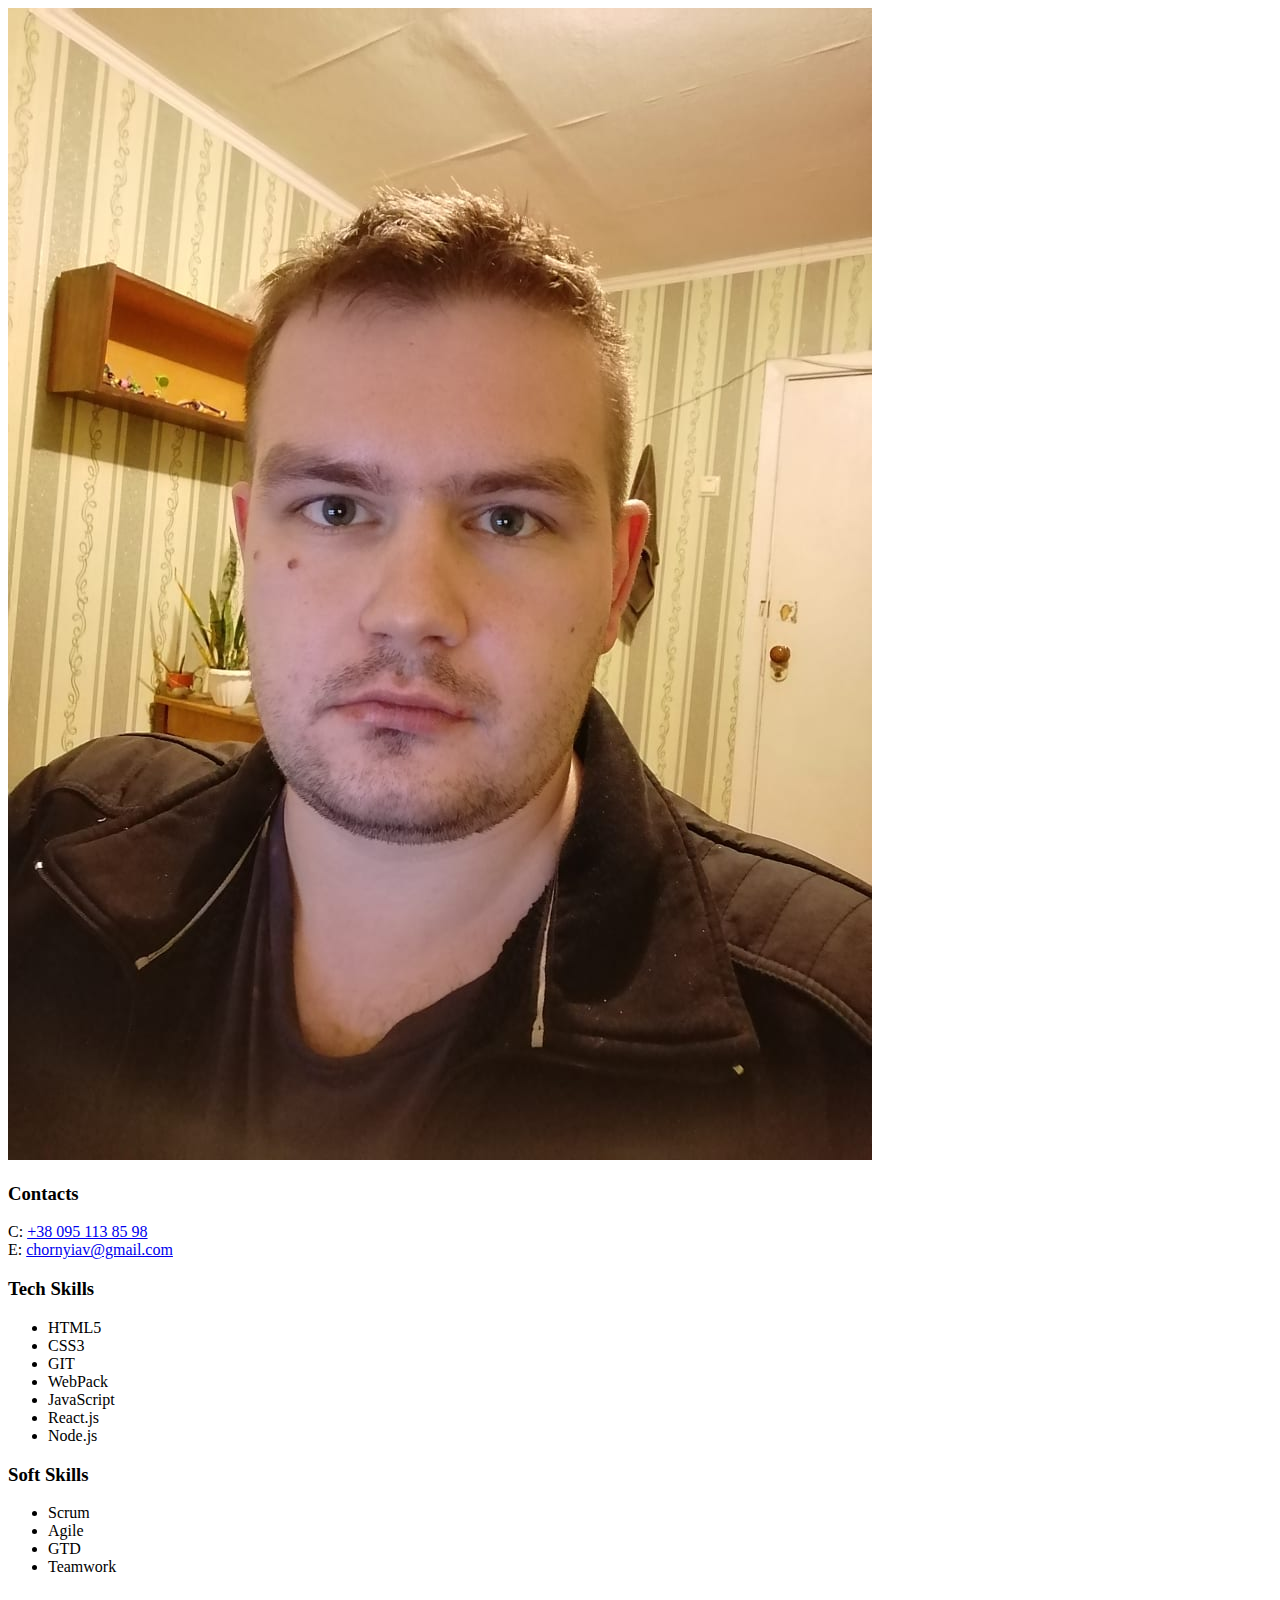
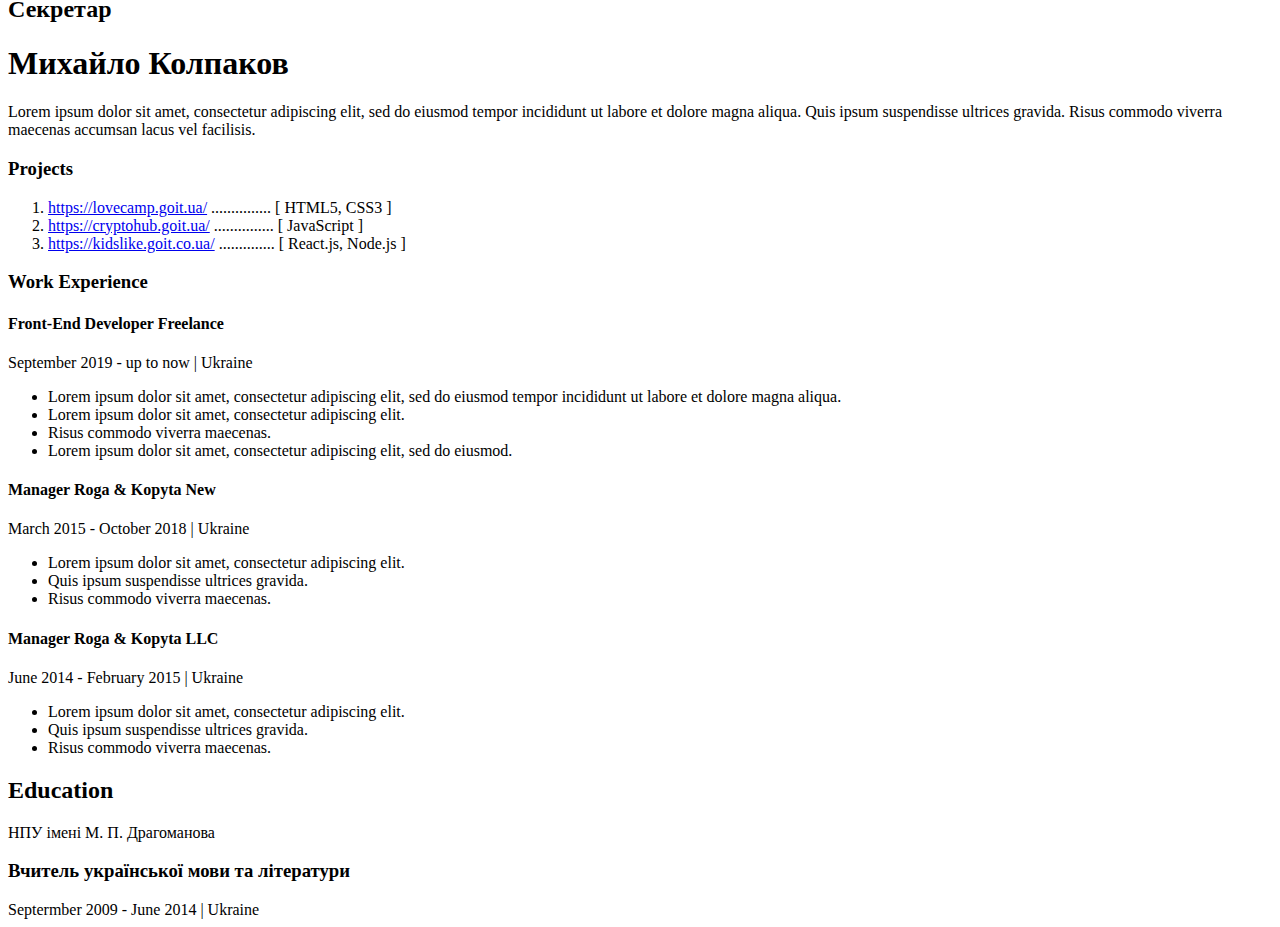
==== HW2/index.html @ 36082809 "resume" ====
<!DOCTYPE html>
<html lang="en">
<head>
    <meta charset="UTF-8">
    <meta name="viewport" content="width=device-width, initial-scale=1.0">
    <title>My resume</title>
</head>
<body>
    <!-- main container  -->
    <div>
        <aside>
           <img src="./img/126018395_215377503312071_1788946552740328468_n.jpg" alt="no my foto"> 

            <!-- Contact container -->
           <div>
                <h3>Contacts</h3>
                <div>
                    C: <a href="tel:380951138598">+38 095 113 85 98</a>
                 </div>
                <div>
                    E: <a href="mailto:chornyiav@gmail.com">chornyiav@gmail.com</a>
                 </div> 
           </div>

           <!-- Skills container -->
           <div>
               <h3>Tech Skills</h3>
               <ul>
                    <li>HTML5</li>
                    <li>CSS3</li>
                    <li>GIT</li>
                    <li>WebPack</li>
                    <li>JavaScript</li>
                    <li>React.js</li>
                    <li>Node.js</li>
                </ul>
           </div>

           <!-- Soft skills container -->
        <div>
            <h3>Soft Skills</h3>
            <ul>
                <li>Scrum</li>
                <li>Agile</li>
                <li>GTD</li>
                <li>Teamwork</li>
            </ul>
        </div>
                
        </aside>

        <!-- about me container  -->
        <div>

            <div>
                <!---  about me main infa -->
                <h2>Секретар</h2>
                <h1>Михайло Колпаков</h1>

                <p>Lorem ipsum dolor sit amet, consectetur adipiscing elit, sed do eiusmod tempor incididunt ut labore et dolore magna
                aliqua. Quis ipsum suspendisse ultrices gravida. Risus commodo viverra maecenas accumsan lacus vel facilisis.</p> 
            </div>

            <!-- project container  -->
            <div>
                <h3>Projects</h3>
                <ol>
                    <li> 
                        <a href="https://lovecamp.goit.ua/">https://lovecamp.goit.ua/</a>
                        <span>...............</span>
                        <span>[ HTML5, CSS3 ]</span>
                    </li> 
                    <li> 
                        <a href="https://cryptohub.goit.ua/">https://cryptohub.goit.ua/</a>
                        <span>...............</span>
                        <span>[ JavaScript ]</span>
                    </li>
                    <li>
                         <a href="https://kidslike.goit.co.ua/">https://kidslike.goit.co.ua/</a>
                         <span>..............</span>
                        <span>[ React.js, Node.js ]</span>
                    </li>
                </ol>
            </div> 

            <!-- Work Experience -->
            <div>
                <h3>Work Experience</h3>

                <!-- company 1 -->
                <div>
                    <h4>Front-End Developer Freelance</h4>

                    <span>
                        September 2019 - up to now | Ukraine
                    </span> 

                    <ul>
                        <li>
                            Lorem ipsum dolor sit amet, consectetur adipiscing elit, sed do eiusmod tempor incididunt ut labore et dolore magna
                            aliqua.
                        </li>

                        <li>Lorem ipsum dolor sit amet, consectetur adipiscing elit.</li>

                        <li>Risus commodo viverra maecenas.</li>

                        <li>Lorem ipsum dolor sit amet, consectetur adipiscing elit, sed do eiusmod.</li>

                    </ul>

                </div>

                <!-- company 2 -->
                <div>
                    <h4>Manager Roga & Kopyta New</h4>

                    <span>
                        March 2015 - October 2018 | Ukraine
                    </span>
                
                    <ul>

                        <li>Lorem ipsum dolor sit amet, consectetur adipiscing elit.</li>
                            
                        <li>Quis ipsum suspendisse ultrices gravida.</li>
                
                        <li>Risus commodo viverra maecenas.</li>
                
                    </ul>
                
                </div>

                <!-- company 3 -->
                <div>
                    <h4>Manager Roga & Kopyta LLC</h4>

                    <span>
                        June 2014 - February 2015 | Ukraine
                    </span>
                
                    <ul>

                        <li>Lorem ipsum dolor sit amet, consectetur adipiscing elit.</li>
                
                        <li>Quis ipsum suspendisse ultrices gravida.</li>
                
                        <li>Risus commodo viverra maecenas.</li>
                
                    </ul>
                
                </div>
                
                <!-- My Education -->
                <div>

                    <h2>Education</h2>
                    <span>НПУ імені М. П. Драгоманова</span>
                    <h3>Вчитель української мови та літератури</h3>
                    <span>Septermber 2009 - June 2014 | Ukraine</span>
                </div>


            </div>
        </div>
    </div>
</body>
</html>
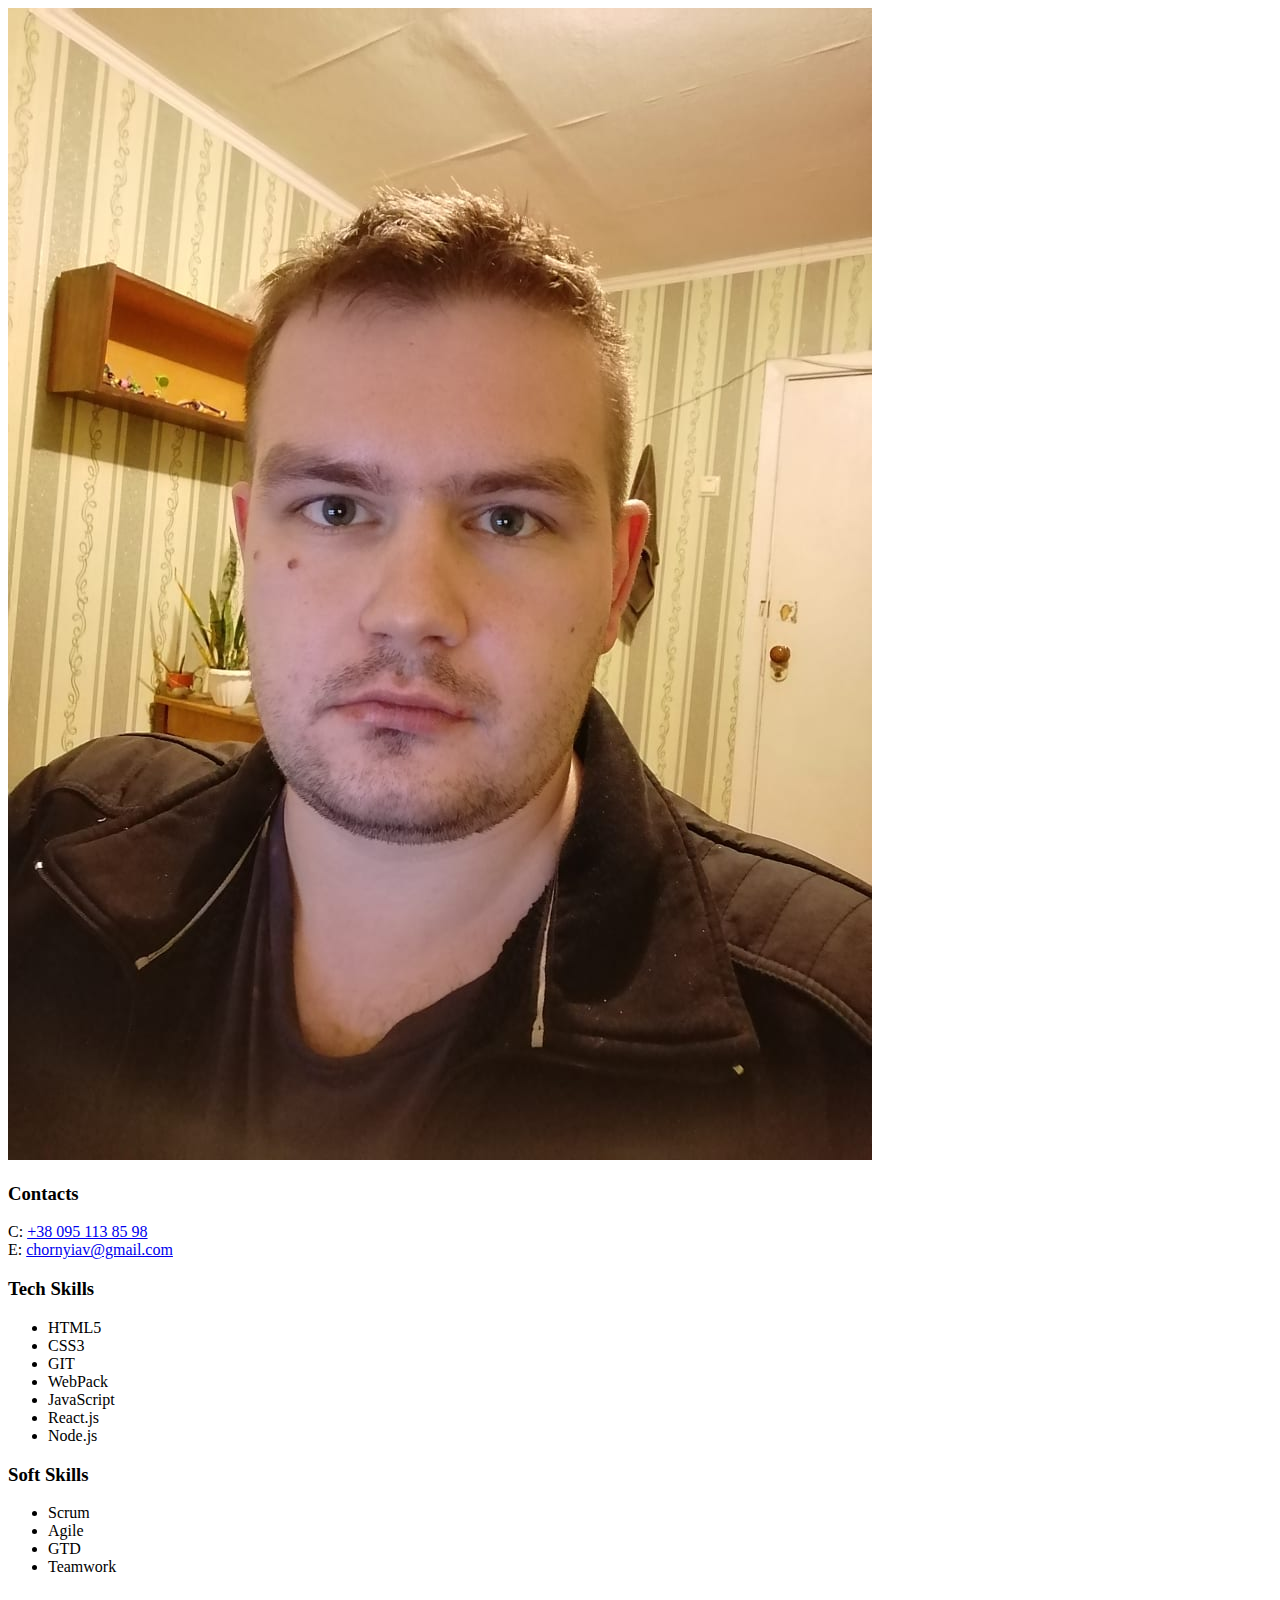
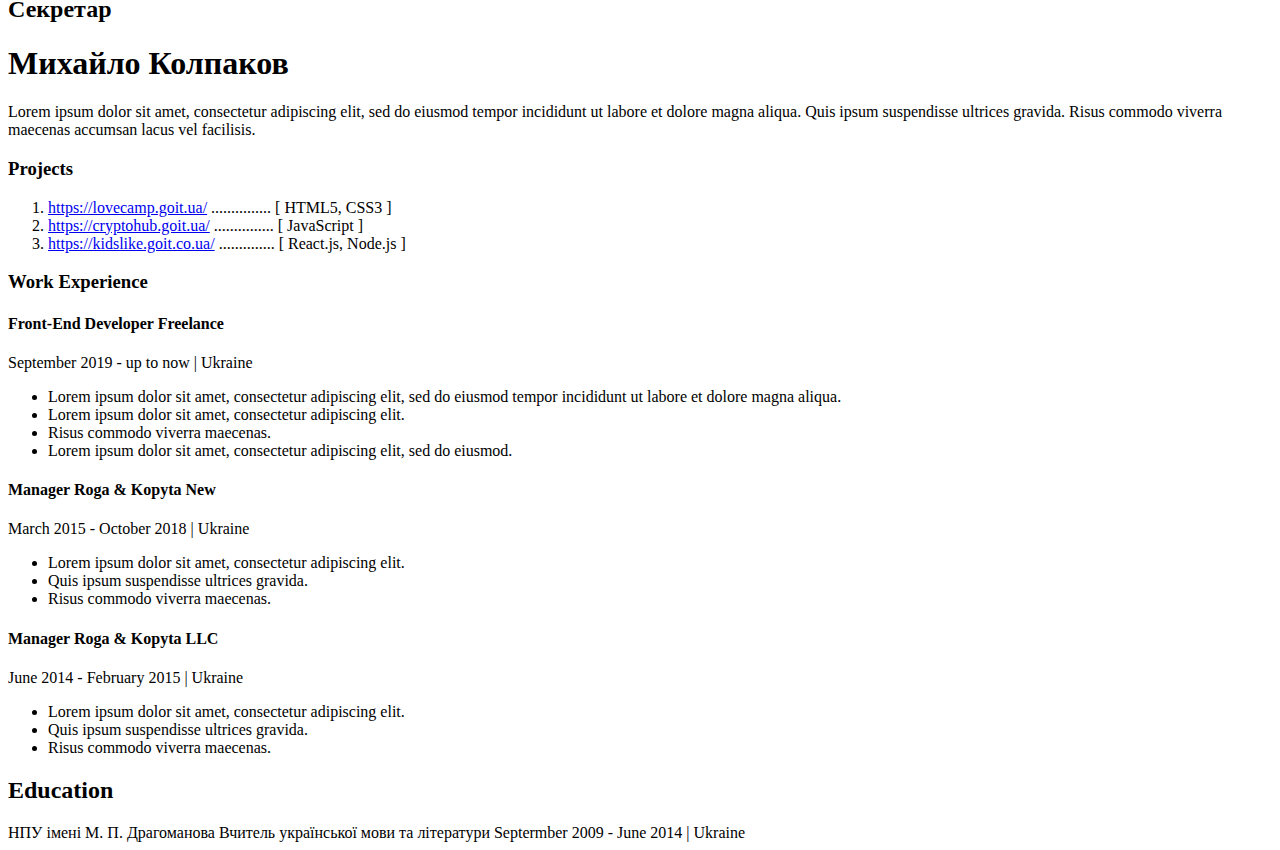
==== commit 700a6eff: "delete void" ====
--- a/HW2/index.html
+++ b/HW2/index.html
@@ -9,8 +9,7 @@
     <!-- main container  -->
     <div>
         <aside>
-           <img src="./img/126018395_215377503312071_1788946552740328468_n.jpg" alt="no my foto"> 
-
+           <img src="./img/126018395_215377503312071_1788946552740328468_n.jpg" alt="my foto"> 
             <!-- Contact container -->
            <div>
                 <h3>Contacts</h3>
@@ -21,7 +20,6 @@
                     E: <a href="mailto:chornyiav@gmail.com">chornyiav@gmail.com</a>
                  </div> 
            </div>
-
            <!-- Skills container -->
            <div>
                <h3>Tech Skills</h3>
@@ -35,7 +33,6 @@
                     <li>Node.js</li>
                 </ul>
            </div>
-
            <!-- Soft skills container -->
         <div>
             <h3>Soft Skills</h3>
@@ -45,22 +42,17 @@
                 <li>GTD</li>
                 <li>Teamwork</li>
             </ul>
-        </div>
-                
+        </div>                
         </aside>
-
         <!-- about me container  -->
         <div>
-
             <div>
                 <!---  about me main infa -->
                 <h2>Секретар</h2>
                 <h1>Михайло Колпаков</h1>
-
                 <p>Lorem ipsum dolor sit amet, consectetur adipiscing elit, sed do eiusmod tempor incididunt ut labore et dolore magna
                 aliqua. Quis ipsum suspendisse ultrices gravida. Risus commodo viverra maecenas accumsan lacus vel facilisis.</p> 
             </div>
-
             <!-- project container  -->
             <div>
                 <h3>Projects</h3>
@@ -82,85 +74,56 @@
                     </li>
                 </ol>
             </div> 
-
             <!-- Work Experience -->
             <div>
                 <h3>Work Experience</h3>
-
                 <!-- company 1 -->
                 <div>
                     <h4>Front-End Developer Freelance</h4>
-
                     <span>
                         September 2019 - up to now | Ukraine
                     </span> 
-
                     <ul>
                         <li>
                             Lorem ipsum dolor sit amet, consectetur adipiscing elit, sed do eiusmod tempor incididunt ut labore et dolore magna
                             aliqua.
                         </li>
-
                         <li>Lorem ipsum dolor sit amet, consectetur adipiscing elit.</li>
-
                         <li>Risus commodo viverra maecenas.</li>
-
                         <li>Lorem ipsum dolor sit amet, consectetur adipiscing elit, sed do eiusmod.</li>
-
                     </ul>
-
                 </div>
-
                 <!-- company 2 -->
                 <div>
                     <h4>Manager Roga & Kopyta New</h4>
-
                     <span>
                         March 2015 - October 2018 | Ukraine
                     </span>
-                
                     <ul>
-
                         <li>Lorem ipsum dolor sit amet, consectetur adipiscing elit.</li>
-                            
                         <li>Quis ipsum suspendisse ultrices gravida.</li>
-                
                         <li>Risus commodo viverra maecenas.</li>
-                
                     </ul>
-                
                 </div>
-
                 <!-- company 3 -->
                 <div>
                     <h4>Manager Roga & Kopyta LLC</h4>
-
                     <span>
                         June 2014 - February 2015 | Ukraine
                     </span>
-                
                     <ul>
-
                         <li>Lorem ipsum dolor sit amet, consectetur adipiscing elit.</li>
-                
                         <li>Quis ipsum suspendisse ultrices gravida.</li>
-                
                         <li>Risus commodo viverra maecenas.</li>
-                
                     </ul>
-                
                 </div>
-                
                 <!-- My Education -->
                 <div>
-
                     <h2>Education</h2>
                     <span>НПУ імені М. П. Драгоманова</span>
-                    <h3>Вчитель української мови та літератури</h3>
+                    <span>Вчитель української мови та літератури</span>
                     <span>Septermber 2009 - June 2014 | Ukraine</span>
                 </div>
-
-
             </div>
         </div>
     </div>
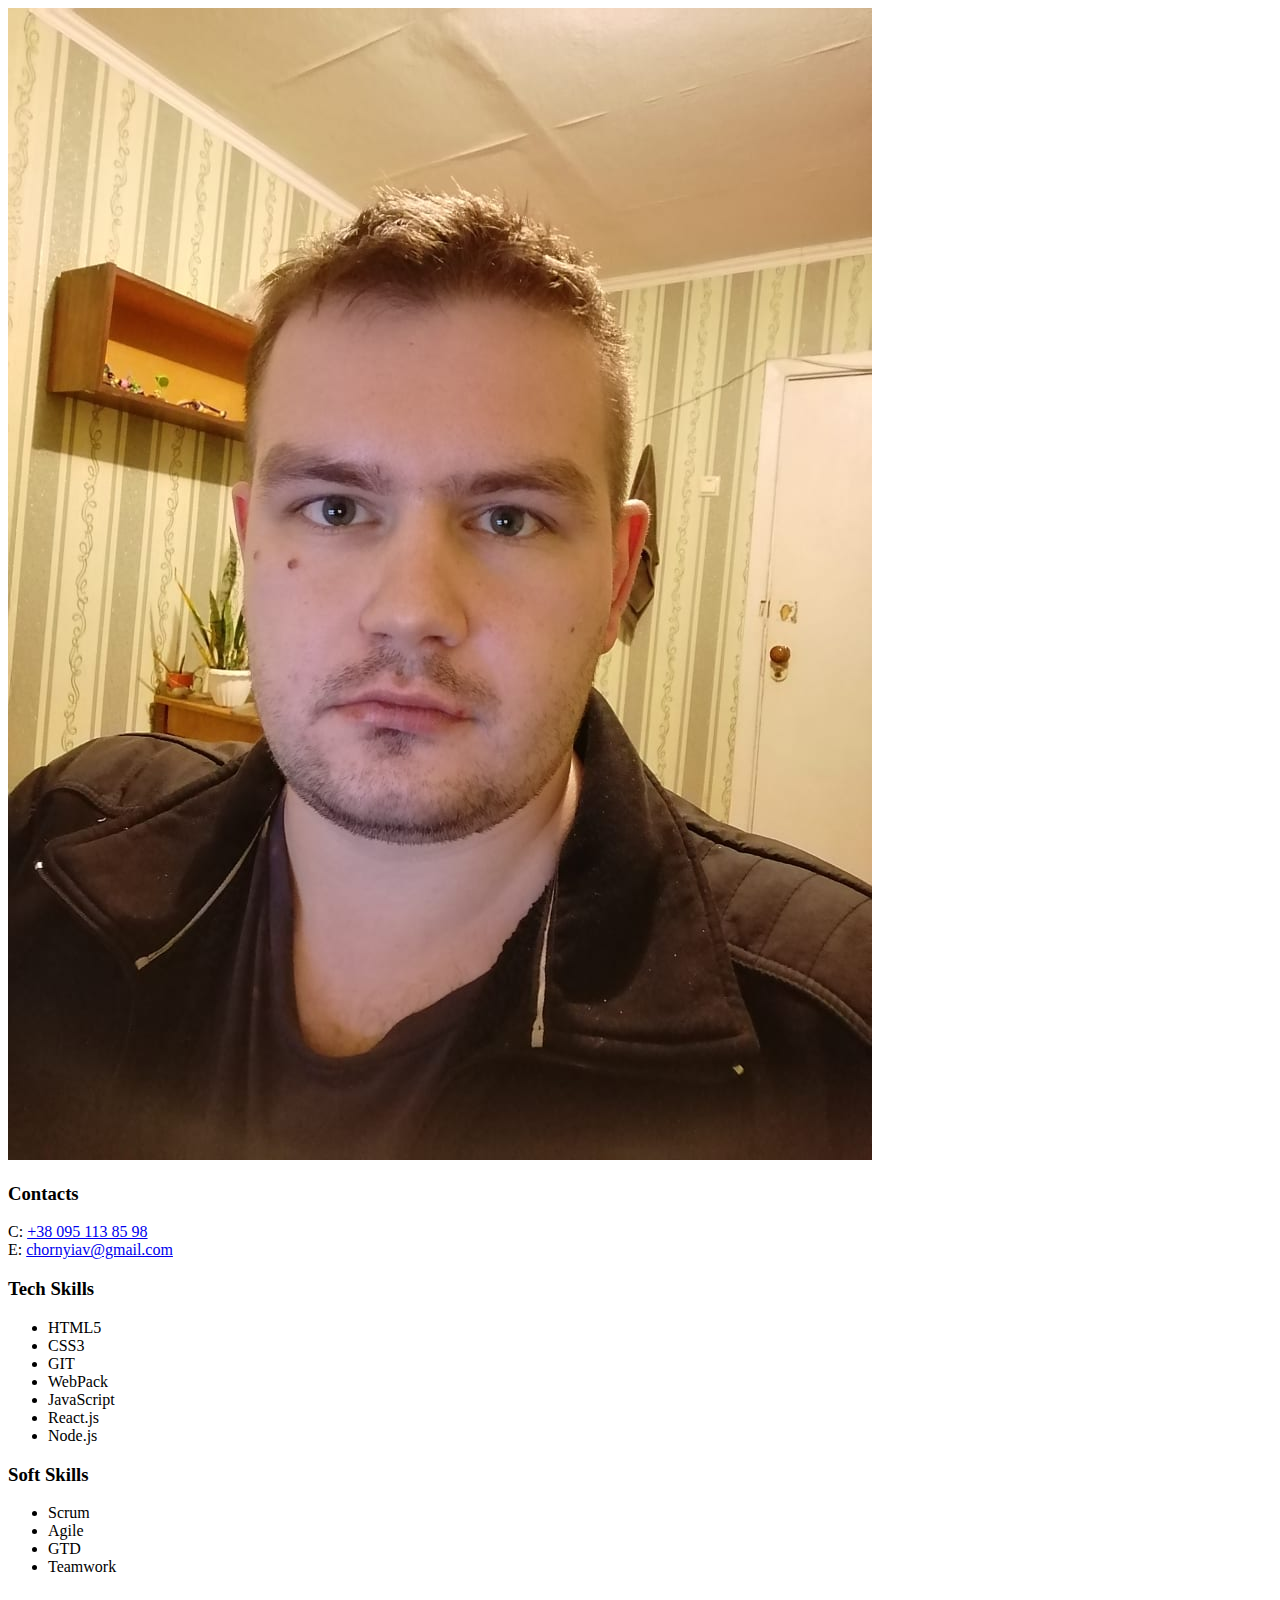
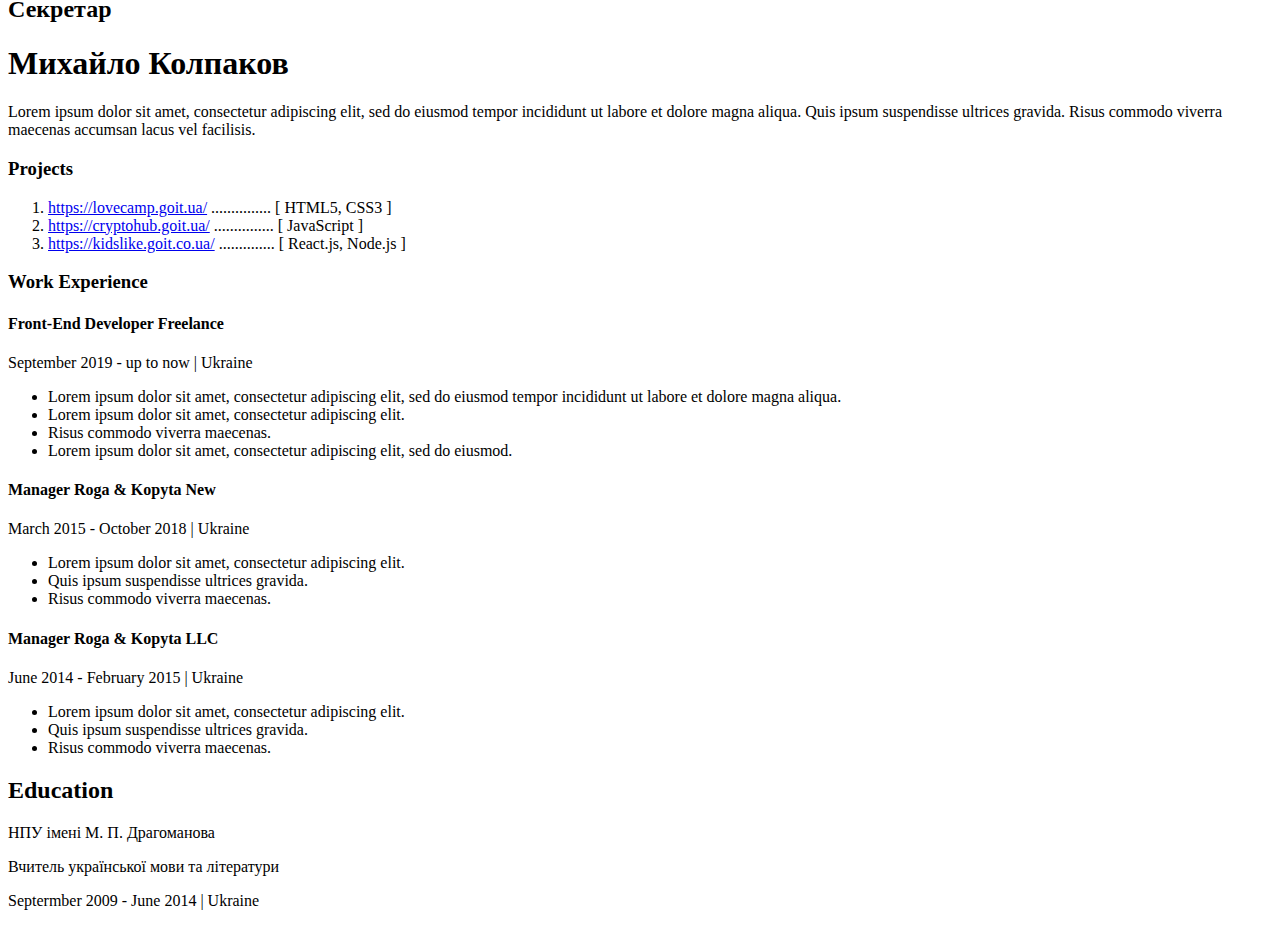
==== commit c85e769e: "mistake" ====
--- a/HW2/index.html
+++ b/HW2/index.html
@@ -120,9 +120,9 @@
                 <!-- My Education -->
                 <div>
                     <h2>Education</h2>
-                    <span>НПУ імені М. П. Драгоманова</span>
-                    <span>Вчитель української мови та літератури</span>
-                    <span>Septermber 2009 - June 2014 | Ukraine</span>
+                        <p>НПУ імені М. П. Драгоманова</p>
+                        <p>Вчитель української мови та літератури</p>
+                        <p>Septermber 2009 - June 2014 | Ukraine</p>
                 </div>
             </div>
         </div>
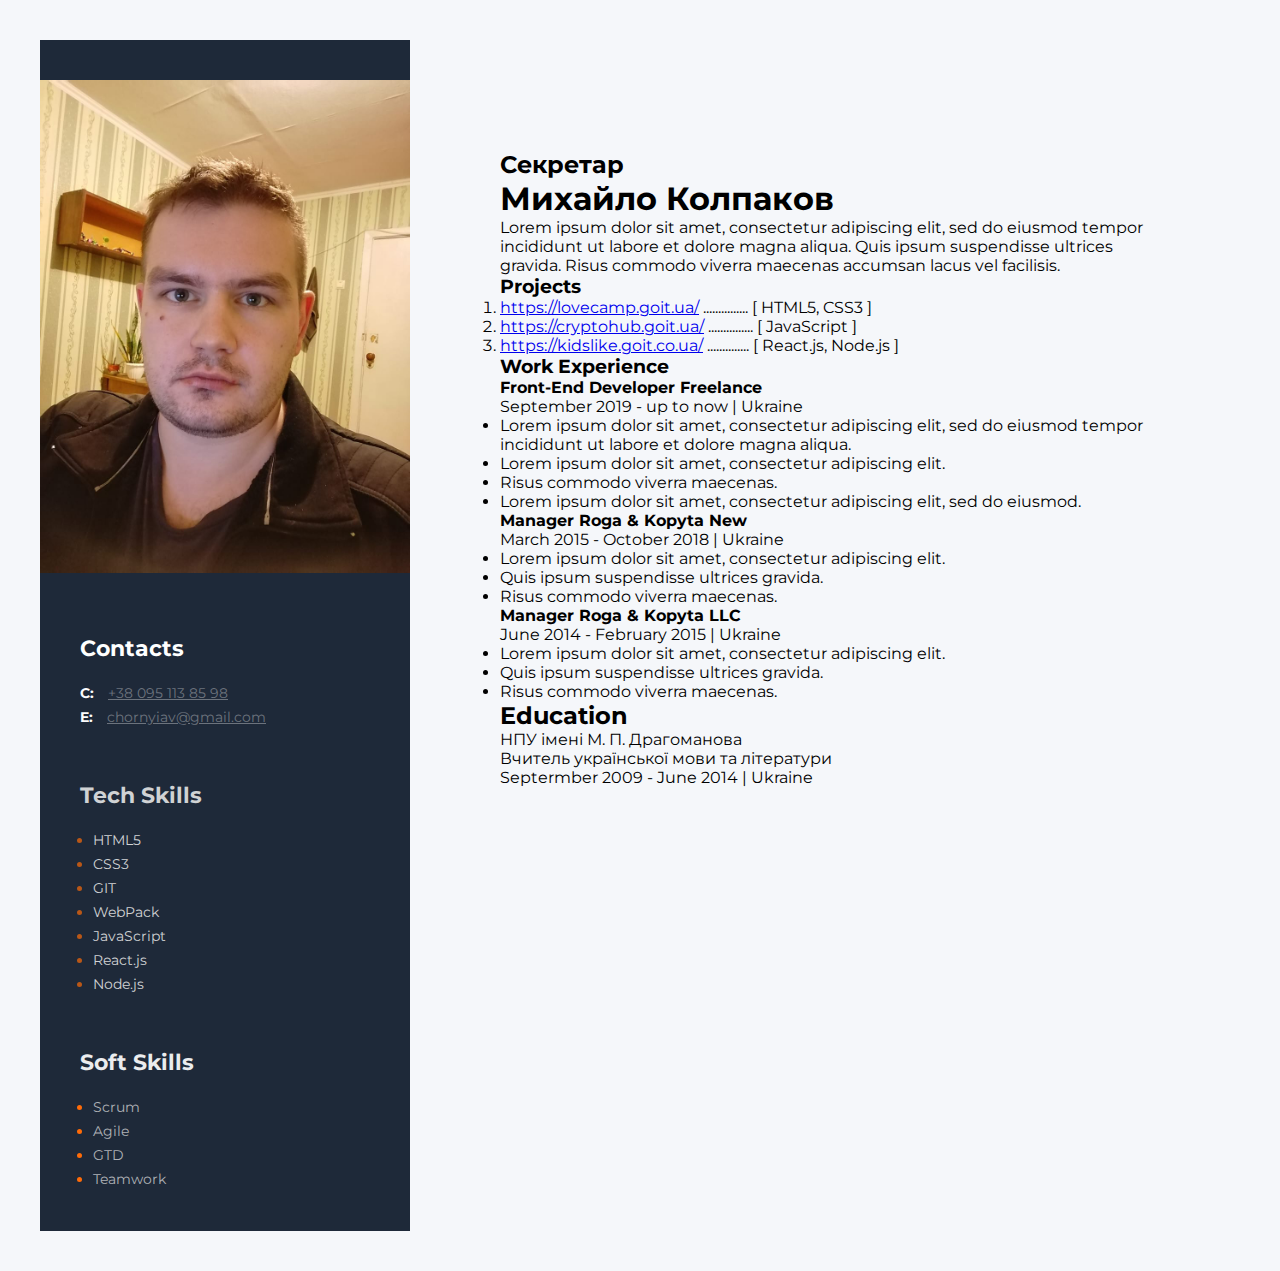
==== commit 9c28162f: "add style" ====
--- a/HW2/index.html
+++ b/HW2/index.html
@@ -4,48 +4,75 @@
     <meta charset="UTF-8">
     <meta name="viewport" content="width=device-width, initial-scale=1.0">
     <title>My resume</title>
+    <link rel="stylesheet" href="./css/style.css">
+    <link rel="preconnect" href="https://fonts.gstatic.com">
+    <link href="https://fonts.googleapis.com/css2?family=Montserrat:wght@400;700&display=swap" rel="stylesheet">
 </head>
 <body>
     <!-- main container  -->
-    <div>
-        <aside>
-           <img src="./img/126018395_215377503312071_1788946552740328468_n.jpg" alt="my foto"> 
+    <div class="background-color">
+        <aside class="side-bar">
+           <img class="size-img" src="./img/126018395_215377503312071_1788946552740328468_n.jpg" alt="my foto"> 
             <!-- Contact container -->
-           <div>
-                <h3>Contacts</h3>
-                <div>
-                    C: <a href="tel:380951138598">+38 095 113 85 98</a>
-                 </div>
-                <div>
-                    E: <a href="mailto:chornyiav@gmail.com">chornyiav@gmail.com</a>
-                 </div> 
-           </div>
-           <!-- Skills container -->
-           <div>
-               <h3>Tech Skills</h3>
-               <ul>
-                    <li>HTML5</li>
-                    <li>CSS3</li>
-                    <li>GIT</li>
-                    <li>WebPack</li>
-                    <li>JavaScript</li>
-                    <li>React.js</li>
-                    <li>Node.js</li>
-                </ul>
-           </div>
-           <!-- Soft skills container -->
-        <div>
-            <h3>Soft Skills</h3>
-            <ul>
-                <li>Scrum</li>
-                <li>Agile</li>
-                <li>GTD</li>
-                <li>Teamwork</li>
-            </ul>
-        </div>                
+            <div class="main-container">
+                <div class="contact-container">
+                    <h3 class="contact-title">Contacts</h3>
+                    <div>
+                        <span class="bykovku-hyukovku">C:</span>  <a class="contact-link" href="tel:380951138598">+38 095 113 85 98</a>
+                    </div>
+                    <div>
+                        <span class="bykovku-hyukovku">E:</span>  <a class="contact-link" href="mailto:chornyiav@gmail.com">chornyiav@gmail.com</a>
+                    </div> 
+                </div>
+                <!-- Skills container -->
+                    <div class="skills-container">
+                        <h3 class="tech-skills-title">Tech Skills</h3>
+                        <ul>
+                            <li class="tech-skills-item">
+                                <span class="tech-skills-text" >HTML5</span>
+                             </li>
+                            <li class="tech-skills-item">
+                                <span class="tech-skills-text">CSS3</span>
+                            </li>
+                            <li class="tech-skills-item">
+                                <span class="tech-skills-text">GIT</span>
+                            </li>
+                            <li class="tech-skills-item">
+                                <span class="tech-skills-text">WebPack</span>
+                            </li>
+                            <li class="tech-skills-item">
+                                <span class="tech-skills-text">JavaScript</span>
+                            </li>
+                            <li class="tech-skills-item">
+                                <span class="tech-skills-text">React.js</span>
+                            </li>
+                            <li class="tech-skills-item">
+                                <span class="tech-skills-text">Node.js</span>
+                            </li>
+                        </ul>
+                    </div>
+                <!-- Soft skills container -->
+                <div class="soft-skills-container">
+                    <h3 class="Soft-skill-title">Soft Skills</h3>
+                    <ul>
+                        <li class="soft-skills-item">
+                            <span class="soft-skills-text">Scrum</span>
+                        </li>
+                        <li class="soft-skills-item">
+                            <span class="soft-skills-text">Agile</span>
+                        </li>
+                        <li class="soft-skills-item">
+                            <span class="soft-skills-text">GTD</span>
+                        </li>
+                        <li class="soft-skills-item">
+                            <span class="soft-skills-text">Teamwork</span>
+                        </li>
+                    </ul>
+                </div>
+            </div>
         </aside>
         <!-- about me container  -->
-        <div>
+        <div class="about-me-container">
             <div>
                 <!---  about me main infa -->
                 <h2>Секретар</h2>
--- a/HW2/css/style.css
+++ b/HW2/css/style.css
@@ -0,0 +1,116 @@
+* {
+  padding: 0;
+  margin: 0;
+  box-sizing: border-box;
+}
+
+body {
+  font-family: "Montserrat";
+  background: #f5f7fa;
+  padding: 40px;
+}
+
+.background-color {
+  background: #ffffff(11, 35, 88);
+  display: flex;
+}
+
+.side-bar {
+  background: #1e2939;
+  width: 370px;
+  padding-top: 40px;
+  padding-bottom: 40px;
+}
+
+.about-me-container {
+  padding-left: 90px;
+  padding-right: 90px;
+  padding-top: 110px;
+  padding-bottom: 110px;
+}
+
+.size-img {
+  width: 370px;
+}
+
+.contact-container {
+  margin-left: 40px;
+  margin-top: 60px;
+}
+
+.contact-title {
+  font-size: 22px;
+  font-weight: 700;
+  line-height: 24px;
+  color: #ffffff;
+  margin-bottom: 20px;
+}
+
+.contact-link {
+  font-size: 14px;
+  font-weight: 400;
+  line-height: 24px;
+  color: #6c737d;
+}
+
+.bykovku-hyukovku {
+  font-size: 14px;
+  font-weight: 700;
+  line-height: 24px;
+  color: #fcfcfd;
+  margin-right: 10px;
+}
+
+.skills-container {
+  margin-left: 40px;
+  margin-right: 40px;
+  margin-top: 55px;
+}
+
+.tech-skills-title {
+  font-size: 22px;
+  font-weight: 700;
+  line-height: 24px;
+  margin-bottom: 20px;
+  margin-top: 54px;
+  color: #d0d2d4;
+}
+
+.tech-skills-item {
+  font-size: 14px;
+  font-weight: 400;
+  line-height: 24px;
+  margin-left: 13px;
+  color: #b95717;
+}
+
+.tech-skills-text {
+  color: #d0d2d4;
+}
+
+.soft-skills-container {
+  margin-left: 40px;
+  margin-right: 40px;
+  margin-top: 55px;
+}
+
+.Soft-skill-title {
+  font-size: 22px;
+  font-weight: 700;
+  line-height: 24px;
+  margin-bottom: 20px;
+  margin-top: 54px;
+  color: #ebecee;
+}
+
+.soft-skills-item {
+  font-size: 14px;
+  font-weight: 400;
+  line-height: 24px;
+  margin-left: 13px;
+  color: #ff6b08;
+}
+
+.soft-skills-text {
+  color: #aeb1b6;
+}
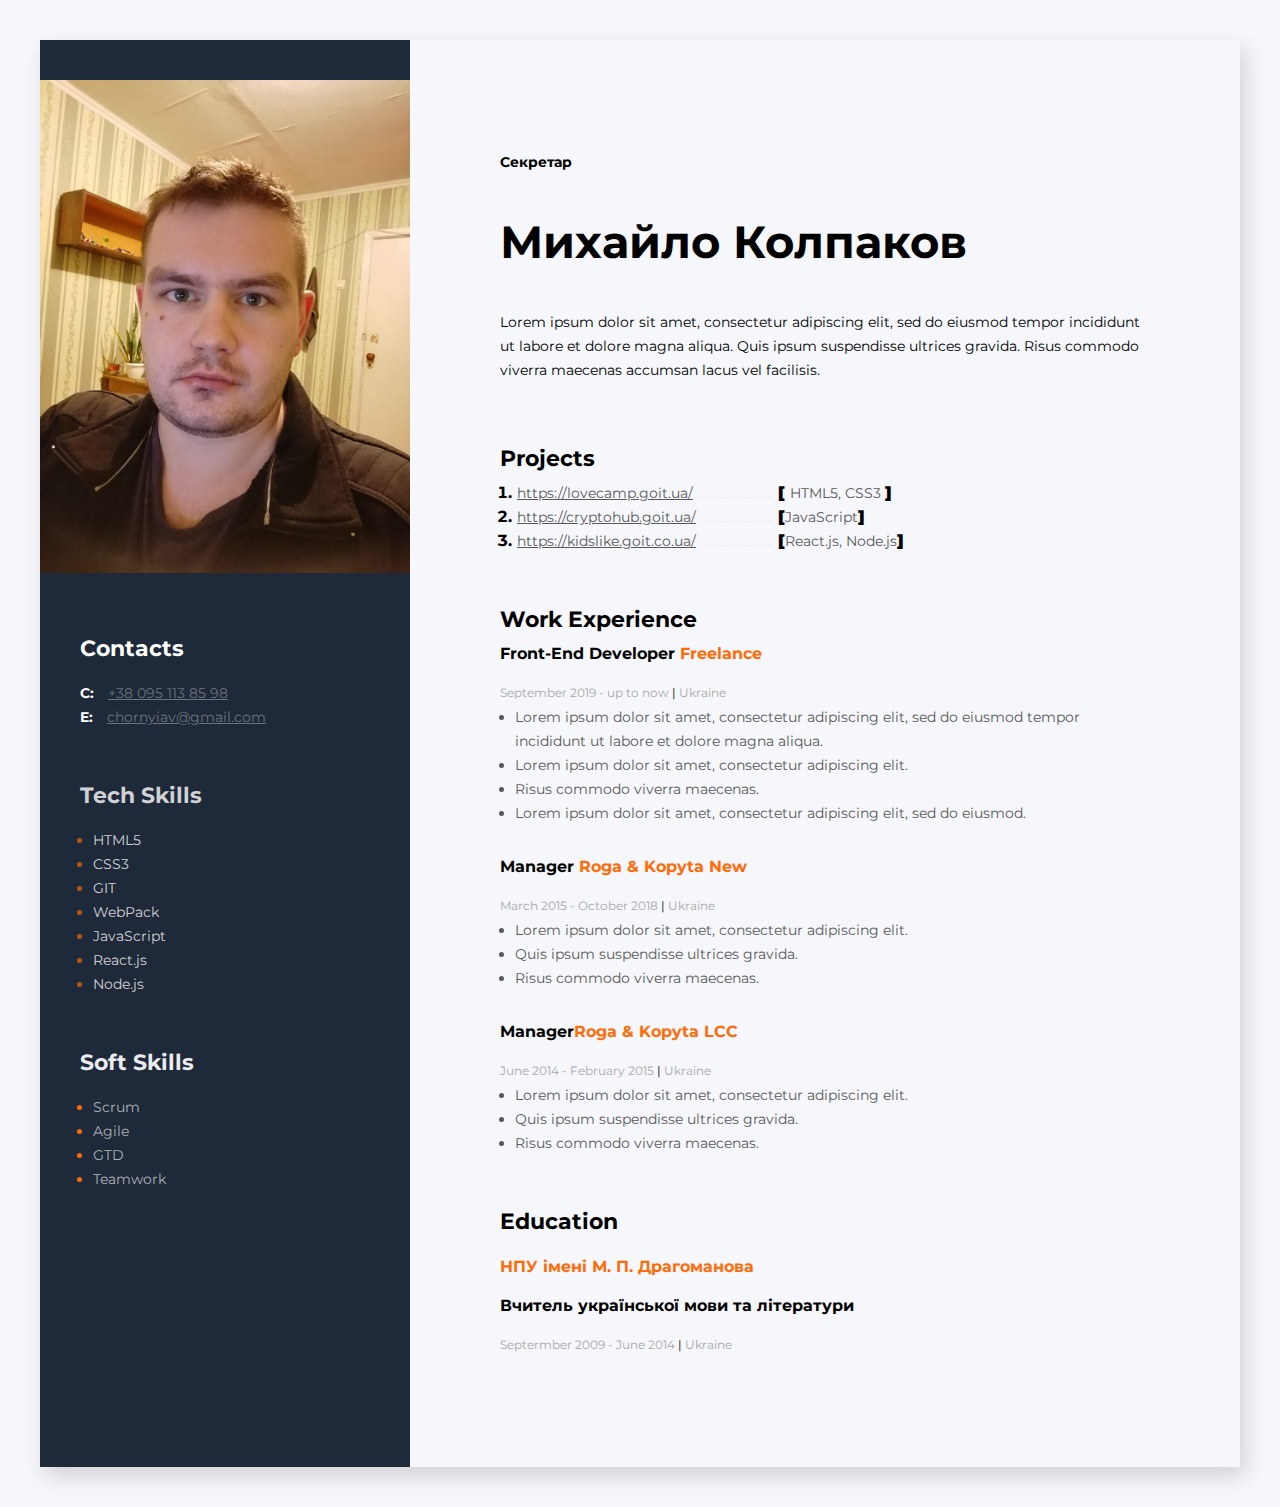
==== commit 7c1b6954: "add main text" ====
--- a/HW2/index.html
+++ b/HW2/index.html
@@ -73,83 +73,89 @@
         </aside>
         <!-- about me container  -->
         <div class="about-me-container">
-            <div>
+            <div class="my-main-info">
                 <!---  about me main infa -->
-                <h2>Секретар</h2>
-                <h1>Михайло Колпаков</h1>
-                <p>Lorem ipsum dolor sit amet, consectetur adipiscing elit, sed do eiusmod tempor incididunt ut labore et dolore magna
+                <h2 class="profession">Секретар</h2>
+                <h1 class="name">Михайло Колпаков</h1>
+                <p class="description">Lorem ipsum dolor sit amet, consectetur adipiscing elit, sed do eiusmod tempor incididunt ut labore et dolore magna
                 aliqua. Quis ipsum suspendisse ultrices gravida. Risus commodo viverra maecenas accumsan lacus vel facilisis.</p> 
             </div>
             <!-- project container  -->
-            <div>
-                <h3>Projects</h3>
+            <div class="project-container">
+                <h3 class="about-me-title">Projects</h3>
                 <ol>
-                    <li> 
-                        <a href="https://lovecamp.goit.ua/">https://lovecamp.goit.ua/</a>
-                        <span>...............</span>
-                        <span>[ HTML5, CSS3 ]</span>
+                    <li class="project-item"> 
+                        <a class="projects-link" href="https://lovecamp.goit.ua/">https://lovecamp.goit.ua/</a>
+                        <span class="dots">.........................</span>
+                        <span>
+                            <b>[</b> <span class="tech-name">HTML5, CSS3 </span> <b>]</b> 
+                        </span>
                     </li> 
-                    <li> 
-                        <a href="https://cryptohub.goit.ua/">https://cryptohub.goit.ua/</a>
-                        <span>...............</span>
-                        <span>[ JavaScript ]</span>
+                    <li class="project-item"> 
+                        <a class="projects-link" href="https://cryptohub.goit.ua/">https://cryptohub.goit.ua/</a>
+                        <span class="dots">........................</span>
+                        <span>
+                            <b>[</b><span class="tech-name">JavaScript</span><b>]</b>
+                        </span>
                     </li>
-                    <li>
-                         <a href="https://kidslike.goit.co.ua/">https://kidslike.goit.co.ua/</a>
-                         <span>..............</span>
-                        <span>[ React.js, Node.js ]</span>
+                    <li class="project-item">
+                         <a class="projects-link" href="https://kidslike.goit.co.ua/">https://kidslike.goit.co.ua/</a>
+                         <span class="dots">........................</span>
+                        <span>
+                            <b>[</b><span class="tech-name">React.js, Node.js</span><b>]</b>
+                        </span>
                     </li>
                 </ol>
             </div> 
             <!-- Work Experience -->
             <div>
-                <h3>Work Experience</h3>
+                <h3 class="about-me-title">Work Experience</h3>
                 <!-- company 1 -->
                 <div>
-                    <h4>Front-End Developer Freelance</h4>
-                    <span>
-                        September 2019 - up to now | Ukraine
+                    <h4 class="prof-title">Front-End Developer <span class="prof-company">Freelance</span></h4>
+                    <span class="time-work">
+                        September 2019 - up to now <span class="rozpodil">|</span> Ukraine
                     </span> 
-                    <ul>
-                        <li>
+                    <ul class="prof-duties">
+                        <li class="prof-duties-item">
                             Lorem ipsum dolor sit amet, consectetur adipiscing elit, sed do eiusmod tempor incididunt ut labore et dolore magna
                             aliqua.
                         </li>
-                        <li>Lorem ipsum dolor sit amet, consectetur adipiscing elit.</li>
-                        <li>Risus commodo viverra maecenas.</li>
-                        <li>Lorem ipsum dolor sit amet, consectetur adipiscing elit, sed do eiusmod.</li>
+                        <li class="prof-duties-item">Lorem ipsum dolor sit amet, consectetur adipiscing elit.</li>
+                        <li class="prof-duties-item">Risus commodo viverra maecenas.</li>
+                        <li class="prof-duties-item">Lorem ipsum dolor sit amet, consectetur adipiscing elit, sed do eiusmod.</li>
                     </ul>
                 </div>
                 <!-- company 2 -->
                 <div>
-                    <h4>Manager Roga & Kopyta New</h4>
-                    <span>
-                        March 2015 - October 2018 | Ukraine
+                    <h4 class="prof-title">Manager <span class="prof-company"> Roga & Kopyta New</span></h4>
+                    <span class="time-work">
+                        March 2015 - October 2018 <span class="rozpodil">|</span> Ukraine
                     </span>
-                    <ul>
-                        <li>Lorem ipsum dolor sit amet, consectetur adipiscing elit.</li>
-                        <li>Quis ipsum suspendisse ultrices gravida.</li>
-                        <li>Risus commodo viverra maecenas.</li>
+                    <ul class="prof-duties">
+                        <li class="prof-duties-item">Lorem ipsum dolor sit amet, consectetur adipiscing elit.</li>
+                        <li class="prof-duties-item">Quis ipsum suspendisse ultrices gravida.</li>
+                        <li class="prof-duties-item">Risus commodo viverra maecenas.</li>
                     </ul>
                 </div>
                 <!-- company 3 -->
                 <div>
-                    <h4>Manager Roga & Kopyta LLC</h4>
-                    <span>
-                        June 2014 - February 2015 | Ukraine
+                    <h4 class="prof-title">Manager<span class="prof-company">Roga & Kopyta LCC</span></h4>
+                    <span class="time-work">
+                        June 2014 - February 2015 <span class="rozpodil">|</span> Ukraine
                     </span>
-                    <ul>
-                        <li>Lorem ipsum dolor sit amet, consectetur adipiscing elit.</li>
-                        <li>Quis ipsum suspendisse ultrices gravida.</li>
-                        <li>Risus commodo viverra maecenas.</li>
+                    <ul class="prof-duties">
+                        <li class="prof-duties-item">Lorem ipsum dolor sit amet, consectetur adipiscing elit.</li>
+                        <li class="prof-duties-item">Quis ipsum suspendisse ultrices gravida.</li>
+                        <li class="prof-duties-item">Risus commodo viverra maecenas.</li>
                     </ul>
                 </div>
                 <!-- My Education -->
-                <div>
-                    <h2>Education</h2>
-                        <p>НПУ імені М. П. Драгоманова</p>
-                        <p>Вчитель української мови та літератури</p>
-                        <p>Septermber 2009 - June 2014 | Ukraine</p>
+                <div class="my-education">
+                    <h2 class="education-titile">Education</h2>
+                        <p class="univer-name">НПУ імені М. П. Драгоманова</p>
+                        <p class="prof-title">Вчитель української мови та літератури</p>
+                        <p class="time-work">Septermber 2009 - June 2014 <span class="rozpodil">|</span> Ukraine</p>
                 </div>
             </div>
         </div>
--- a/HW2/css/style.css
+++ b/HW2/css/style.css
@@ -13,6 +13,9 @@
 .background-color {
   background: #ffffff(11, 35, 88);
   display: flex;
+  max-width: 1200px;
+  margin: 0 auto;
+  box-shadow: 5px 9px 20px rgba(0, 0, 0, 0.15);
 }
 
 .side-bar {
@@ -114,3 +117,116 @@
 .soft-skills-text {
   color: #aeb1b6;
 }
+
+.profession {
+  font-size: 14px;
+  font-weight: 700;
+  line-height: 24px;
+  margin-bottom: 23px;
+}
+
+.name {
+  font-size: 45px;
+  font-weight: 700;
+  line-height: 89px;
+}
+
+.description {
+  font-size: 14px;
+  font-weight: 400;
+  line-height: 24px;
+  margin-top: 24px;
+}
+
+.my-main-info {
+  margin-bottom: 65px;
+}
+.about-me-title {
+  font-size: 22px;
+  font-weight: 700;
+  line-height: 24px;
+  margin-bottom: 10px;
+}
+
+.projects-link {
+  font-size: 14px;
+  font-weight: 400;
+  line-height: 24px;
+  color: #595959;
+}
+
+.tech-name {
+  font-size: 14px;
+  font-weight: 400;
+  line-height: 24px;
+  color: #595959;
+}
+
+.dots {
+  color: #d3d3d3;
+  font-weight: 100;
+}
+
+.project-item {
+  font-weight: 700;
+  margin-left: 17px;
+}
+
+.project-container {
+  margin-bottom: 55px;
+}
+
+.prof-title {
+  font-size: 16px;
+  font-weight: 700;
+  line-height: 24px;
+  margin-top: 8px;
+  margin-bottom: 15px;
+}
+
+.prof-company {
+  color: #ff6b08;
+}
+
+.time-work {
+  font-size: 12px;
+  font-weight: 400;
+  line-height: 24px;
+  color: #a8a8a8;
+}
+
+.rozpodil {
+  color: #000000;
+}
+
+.prof-duties {
+  margin-bottom: 14px;
+  margin-bottom: 30px;
+}
+
+.prof-duties-item {
+  font-size: 14px;
+  font-weight: 400;
+  line-height: 24px;
+  color: #595959;
+  margin-left: 15px;
+}
+
+.my-education {
+  margin-top: 55px;
+}
+
+.education-titile {
+  font-size: 22px;
+  font-weight: 700;
+  line-height: 24px;
+  margin-bottom: 21px;
+}
+
+.univer-name {
+  color: #ff6b08;
+  font-size: 16px;
+  font-weight: 700;
+  line-height: 24px;
+  margin-bottom: 15px;
+}
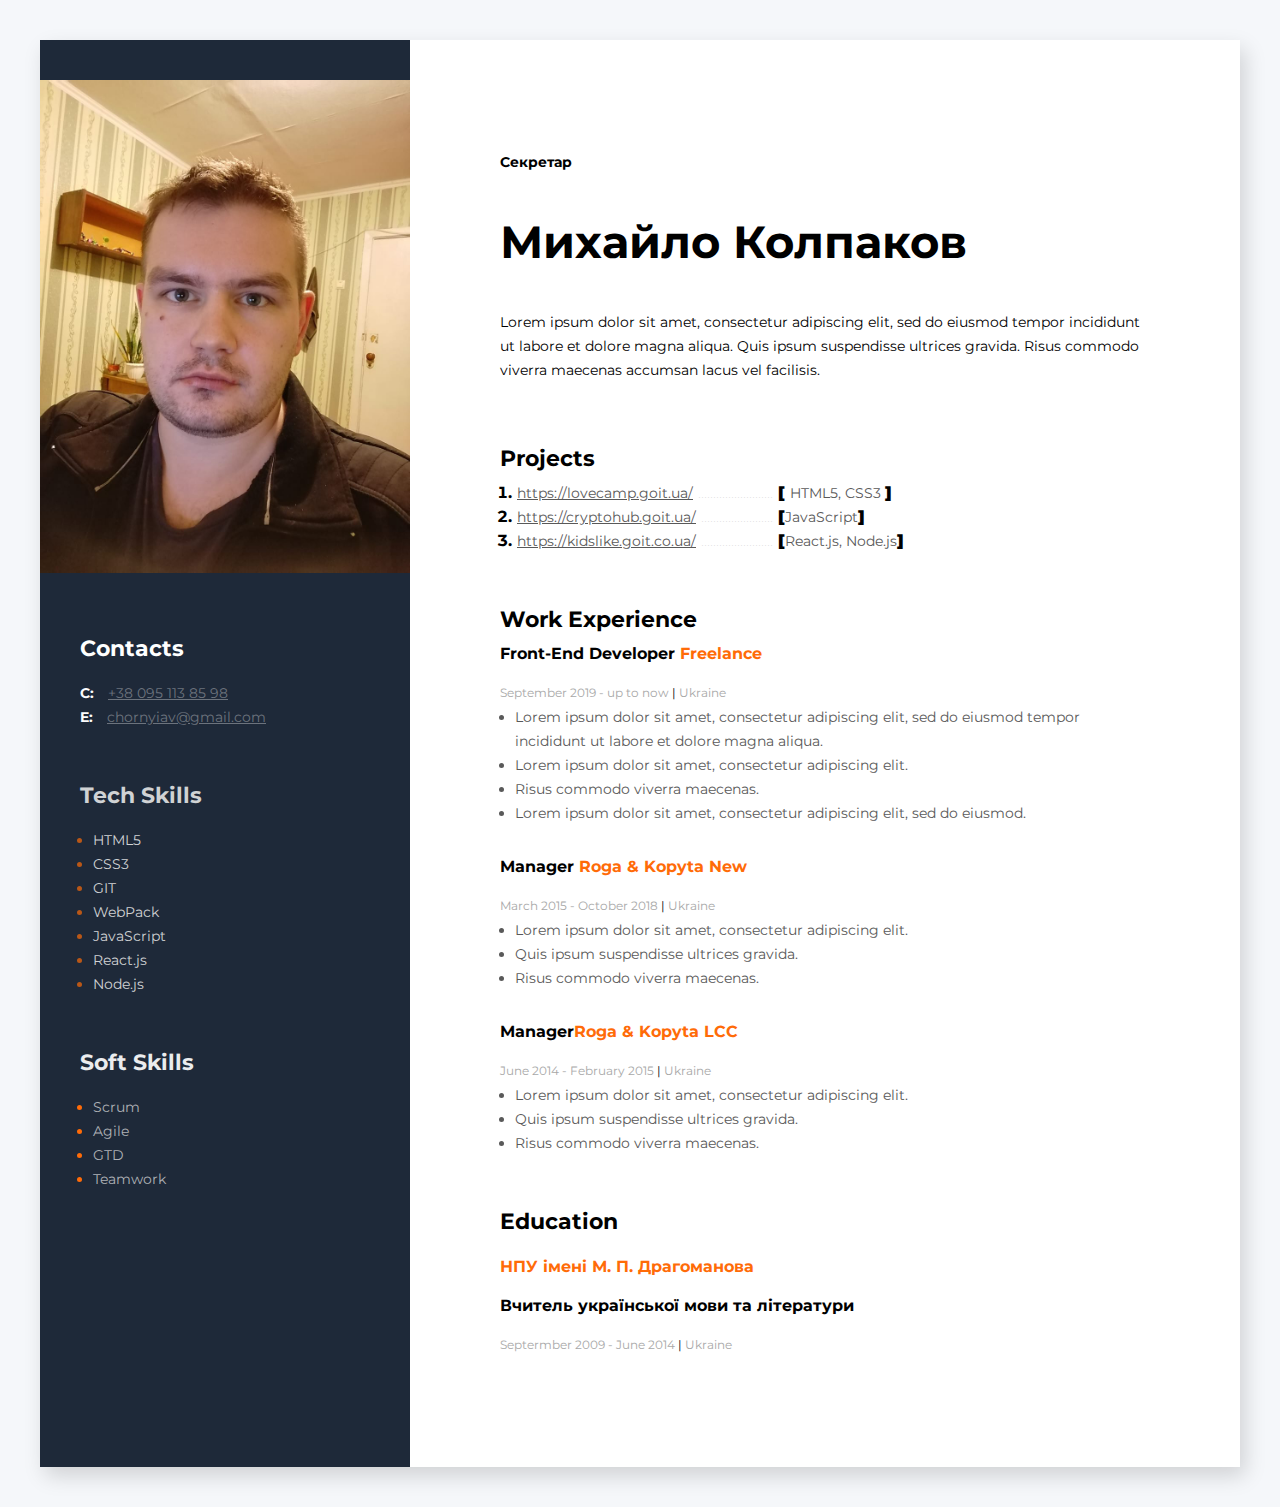
==== commit 5d6e7ace: "my sweetie mistakes" ====
--- a/HW2/index.html
+++ b/HW2/index.html
@@ -18,10 +18,10 @@
                 <div class="contact-container">
                     <h3 class="contact-title">Contacts</h3>
                     <div>
-                        <span class="bykovku-hyukovku">C:</span>  <a class="contact-link" href="tel:380951138598">+38 095 113 85 98</a>
+                        <span class="C-and-E-in-contacts">C:</span>  <a class="contact-link" href="tel:380951138598">+38 095 113 85 98</a>
                     </div>
                     <div>
-                        <span class="bykovku-hyukovku">E:</span>  <a class="contact-link" href="mailto:chornyiav@gmail.com">chornyiav@gmail.com</a>
+                        <span class="C-and-E-in-contacts">E:</span>  <a class="contact-link" href="mailto:chornyiav@gmail.com">chornyiav@gmail.com</a>
                     </div> 
                 </div>
                 <!-- Skills container -->
@@ -53,7 +53,7 @@
                     </div>
                 <!-- Soft skills container -->
                 <div class="soft-skills-container">
-                    <h3 class="Soft-skill-title">Soft Skills</h3>
+                    <h3 class="soft-skill-title">Soft Skills</h3>
                     <ul>
                         <li class="soft-skills-item">
                             <span class="soft-skills-text">Scrum</span>
@@ -114,7 +114,7 @@
                 <div>
                     <h4 class="prof-title">Front-End Developer <span class="prof-company">Freelance</span></h4>
                     <span class="time-work">
-                        September 2019 - up to now <span class="rozpodil">|</span> Ukraine
+                        September 2019 - up to now <span class="symbol">|</span> Ukraine
                     </span> 
                     <ul class="prof-duties">
                         <li class="prof-duties-item">
@@ -130,7 +130,7 @@
                 <div>
                     <h4 class="prof-title">Manager <span class="prof-company"> Roga & Kopyta New</span></h4>
                     <span class="time-work">
-                        March 2015 - October 2018 <span class="rozpodil">|</span> Ukraine
+                        March 2015 - October 2018 <span class="symbol">|</span> Ukraine
                     </span>
                     <ul class="prof-duties">
                         <li class="prof-duties-item">Lorem ipsum dolor sit amet, consectetur adipiscing elit.</li>
@@ -142,7 +142,7 @@
                 <div>
                     <h4 class="prof-title">Manager<span class="prof-company">Roga & Kopyta LCC</span></h4>
                     <span class="time-work">
-                        June 2014 - February 2015 <span class="rozpodil">|</span> Ukraine
+                        June 2014 - February 2015 <span class="symbol">|</span> Ukraine
                     </span>
                     <ul class="prof-duties">
                         <li class="prof-duties-item">Lorem ipsum dolor sit amet, consectetur adipiscing elit.</li>
@@ -155,7 +155,7 @@
                     <h2 class="education-titile">Education</h2>
                         <p class="univer-name">НПУ імені М. П. Драгоманова</p>
                         <p class="prof-title">Вчитель української мови та літератури</p>
-                        <p class="time-work">Septermber 2009 - June 2014 <span class="rozpodil">|</span> Ukraine</p>
+                        <p class="time-work">Septermber 2009 - June 2014 <span class="symbol">|</span> Ukraine</p>
                 </div>
             </div>
         </div>
--- a/HW2/css/style.css
+++ b/HW2/css/style.css
@@ -11,7 +11,7 @@
 }
 
 .background-color {
-  background: #ffffff(11, 35, 88);
+  background: #ffffff;
   display: flex;
   max-width: 1200px;
   margin: 0 auto;
@@ -56,7 +56,7 @@
   color: #6c737d;
 }
 
-.bykovku-hyukovku {
+.C-and-E-in-contacts {
   font-size: 14px;
   font-weight: 700;
   line-height: 24px;
@@ -97,7 +97,7 @@
   margin-top: 55px;
 }
 
-.Soft-skill-title {
+.soft-skill-title {
   font-size: 22px;
   font-weight: 700;
   line-height: 24px;
@@ -195,7 +195,7 @@
   color: #a8a8a8;
 }
 
-.rozpodil {
+.symbol {
   color: #000000;
 }
 
